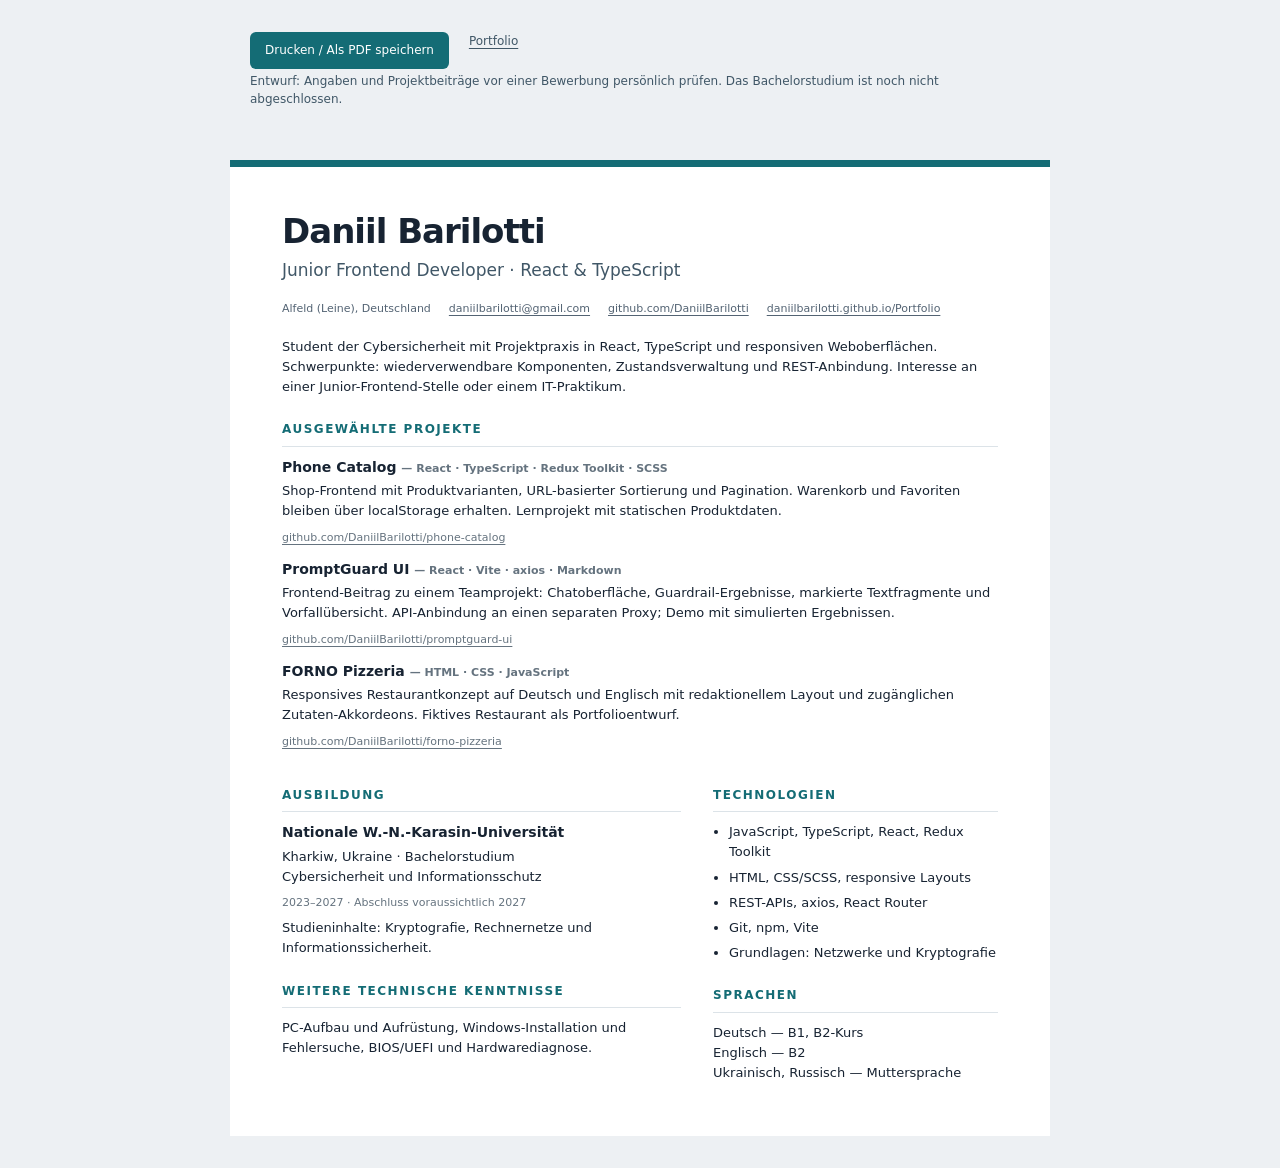
==== career/cv-de.html @ dfaca4d1 "feat: curate portfolio, add German CV and local SupportDesk demo" ====
<!doctype html>
<html lang="de"><head><meta charset="utf-8"><meta name="viewport" content="width=device-width,initial-scale=1"><title>Daniil Barilotti — Lebenslauf</title><style>
*{box-sizing:border-box}body{margin:0;background:#edf0f3;color:#172332;font:13px/1.55 system-ui,-apple-system,sans-serif}.sheet{max-width:820px;margin:32px auto;background:#fff;padding:46px 52px;border-top:7px solid #146c75}h1{font-size:34px;line-height:1.1;margin:0 0 7px;letter-spacing:-1px}h2{font-size:12px;letter-spacing:1.5px;text-transform:uppercase;color:#146c75;margin:23px 0 10px;border-bottom:1px solid #dce3e8;padding-bottom:7px}h3{font-size:14px;margin:0 0 3px}.role{font-size:17px;color:#405767;margin:0 0 16px}.contact{display:flex;flex-wrap:wrap;gap:5px 18px;font-size:11px;color:#536373}a{color:inherit;text-underline-offset:3px}.intro{font-size:13px;margin:20px 0 0}.entry{margin:0 0 13px}.meta{font-size:11px;color:#65737f}p{margin:3px 0 7px}.columns{display:grid;grid-template-columns:1.4fr 1fr;gap:32px}.skills{margin:0;padding-left:16px}.skills li{margin-bottom:5px}.notice{max-width:820px;margin:20px auto;padding:12px 20px;color:#405767;font-size:12px}.actions{display:flex;gap:20px}button{font:inherit;background:#146c75;color:white;border:0;padding:9px 15px;border-radius:6px;cursor:pointer}@media(max-width:650px){.sheet{padding:28px;margin:0}.columns{grid-template-columns:1fr;gap:0}.contact{display:block}.contact span{display:block}.notice{padding:14px}}@page{size:A4;margin:12mm}@media print{body{background:#fff}.sheet{padding:10px 20px;margin:0;border-top:5px solid #146c75;max-width:none}.notice{display:none}h2{margin-top:18px}.entry{break-inside:avoid}a{text-decoration:none}}
</style></head><body>
<div class="notice"><div class="actions"><button onclick="window.print()">Drucken / Als PDF speichern</button><a href="../index.html">Portfolio</a></div><p>Entwurf: Angaben und Projektbeiträge vor einer Bewerbung persönlich prüfen. Das Bachelorstudium ist noch nicht abgeschlossen.</p></div>
<main class="sheet"><header><h1>Daniil Barilotti</h1><p class="role">Junior Frontend Developer · React &amp; TypeScript</p><div class="contact"><span>Alfeld (Leine), Deutschland</span><span><a href="mailto:daniilbarilotti@gmail.com">daniilbarilotti@gmail.com</a></span><span><a href="https://github.com/DaniilBarilotti">github.com/DaniilBarilotti</a></span><span><a href="https://daniilbarilotti.github.io/Portfolio/">daniilbarilotti.github.io/Portfolio</a></span></div></header>
<p class="intro">Student der Cybersicherheit mit Projektpraxis in React, TypeScript und responsiven Weboberflächen. Schwerpunkte: wiederverwendbare Komponenten, Zustandsverwaltung und REST-Anbindung. Interesse an einer Junior-Frontend-Stelle oder einem IT-Praktikum.</p>
<h2>Ausgewählte Projekte</h2>
<article class="entry"><h3>Phone Catalog <span class="meta">— React · TypeScript · Redux Toolkit · SCSS</span></h3><p>Shop-Frontend mit Produktvarianten, URL-basierter Sortierung und Pagination. Warenkorb und Favoriten bleiben über localStorage erhalten. Lernprojekt mit statischen Produktdaten.</p><div class="meta"><a href="https://github.com/DaniilBarilotti/phone-catalog">github.com/DaniilBarilotti/phone-catalog</a></div></article>
<article class="entry"><h3>PromptGuard UI <span class="meta">— React · Vite · axios · Markdown</span></h3><p>Frontend-Beitrag zu einem Teamprojekt: Chatoberfläche, Guardrail-Ergebnisse, markierte Textfragmente und Vorfallübersicht. API-Anbindung an einen separaten Proxy; Demo mit simulierten Ergebnissen.</p><div class="meta"><a href="https://github.com/DaniilBarilotti/promptguard-ui">github.com/DaniilBarilotti/promptguard-ui</a></div></article>
<article class="entry"><h3>FORNO Pizzeria <span class="meta">— HTML · CSS · JavaScript</span></h3><p>Responsives Restaurantkonzept auf Deutsch und Englisch mit redaktionellem Layout und zugänglichen Zutaten-Akkordeons. Fiktives Restaurant als Portfolioentwurf.</p><div class="meta"><a href="https://github.com/DaniilBarilotti/forno-pizzeria">github.com/DaniilBarilotti/forno-pizzeria</a></div></article>
<div class="columns"><section><h2>Ausbildung</h2><h3>Nationale W.-N.-Karasin-Universität</h3><p>Kharkiw, Ukraine · Bachelorstudium<br>Cybersicherheit und Informationsschutz</p><p class="meta">2023–2027 · Abschluss voraussichtlich 2027</p><p>Studieninhalte: Kryptografie, Rechnernetze und Informationssicherheit.</p><h2>Weitere technische Kenntnisse</h2><p>PC-Aufbau und Aufrüstung, Windows-Installation und Fehlersuche, BIOS/UEFI und Hardwarediagnose.</p></section><section><h2>Technologien</h2><ul class="skills"><li>JavaScript, TypeScript, React, Redux Toolkit</li><li>HTML, CSS/SCSS, responsive Layouts</li><li>REST-APIs, axios, React Router</li><li>Git, npm, Vite</li><li>Grundlagen: Netzwerke und Kryptografie</li></ul><h2>Sprachen</h2><p>Deutsch — B1, B2-Kurs<br>Englisch — B2<br>Ukrainisch, Russisch — Muttersprache</p></section></div>
</main></body></html>
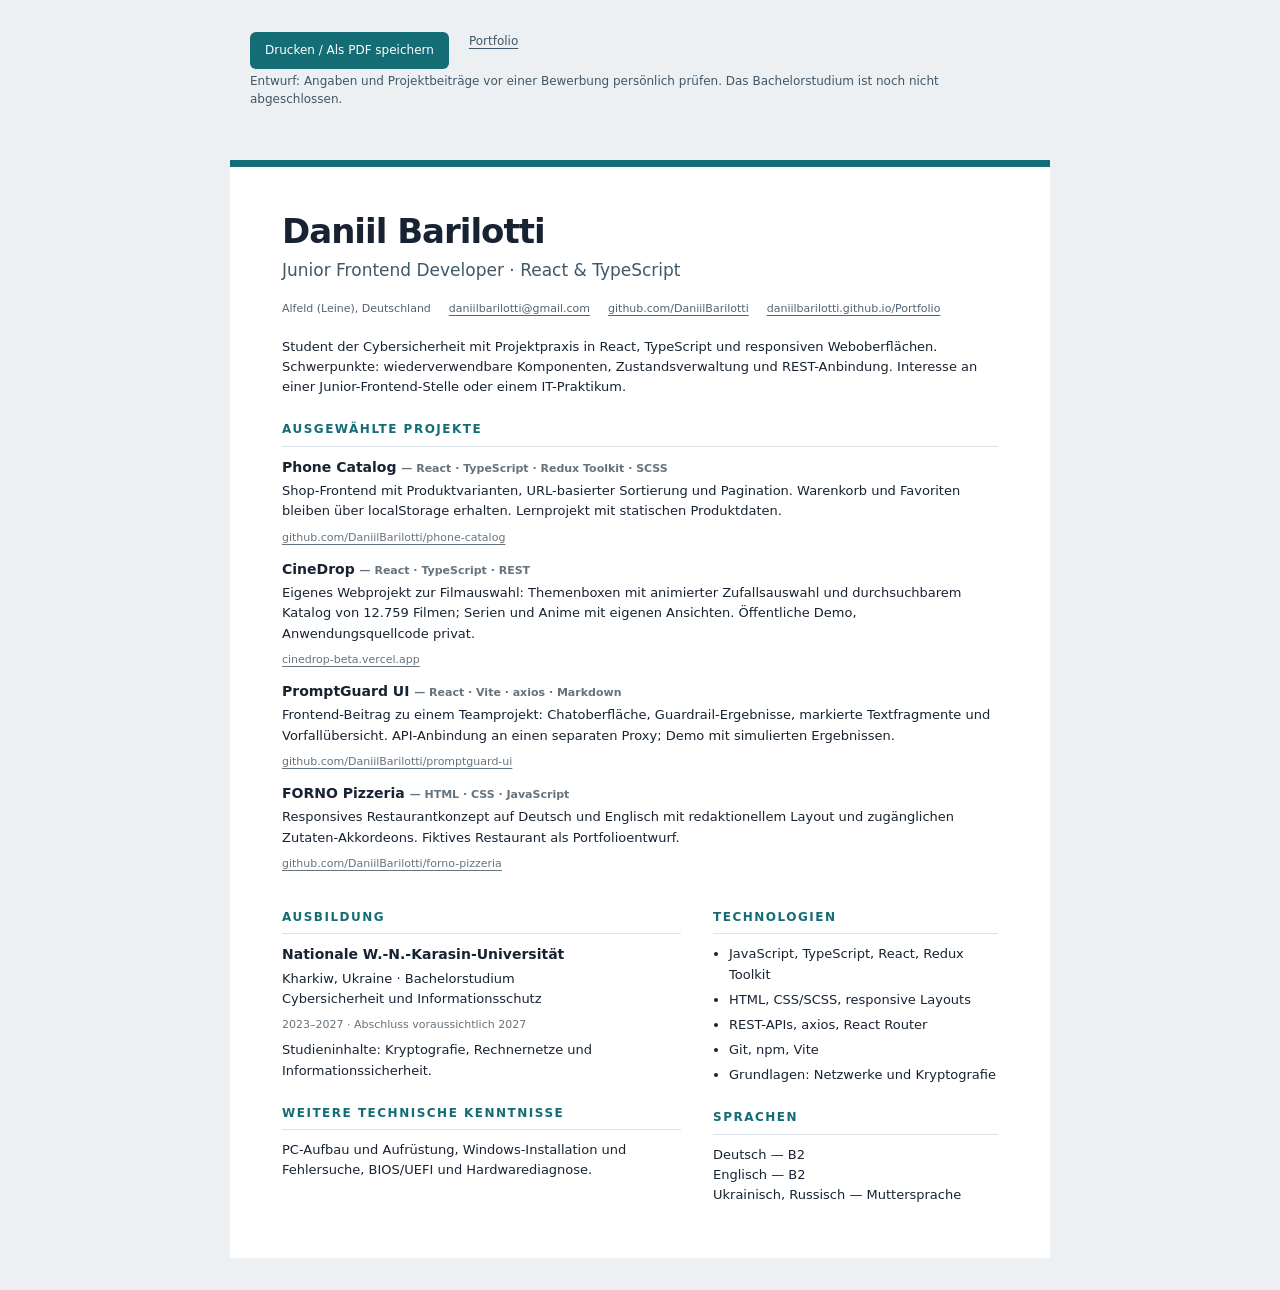
==== commit 8d5ac6d8: "content: update CineDrop link, CV language level, rebuild documents" ====
--- a/career/cv-de.html
+++ b/career/cv-de.html
@@ -7,7 +7,8 @@
 <p class="intro">Student der Cybersicherheit mit Projektpraxis in React, TypeScript und responsiven Weboberflächen. Schwerpunkte: wiederverwendbare Komponenten, Zustandsverwaltung und REST-Anbindung. Interesse an einer Junior-Frontend-Stelle oder einem IT-Praktikum.</p>
 <h2>Ausgewählte Projekte</h2>
 <article class="entry"><h3>Phone Catalog <span class="meta">— React · TypeScript · Redux Toolkit · SCSS</span></h3><p>Shop-Frontend mit Produktvarianten, URL-basierter Sortierung und Pagination. Warenkorb und Favoriten bleiben über localStorage erhalten. Lernprojekt mit statischen Produktdaten.</p><div class="meta"><a href="https://github.com/DaniilBarilotti/phone-catalog">github.com/DaniilBarilotti/phone-catalog</a></div></article>
+<article class="entry"><h3>CineDrop <span class="meta">— React · TypeScript · REST</span></h3><p>Eigenes Webprojekt zur Filmauswahl: Themenboxen mit animierter Zufallsauswahl und durchsuchbarem Katalog von 12.759 Filmen; Serien und Anime mit eigenen Ansichten. Öffentliche Demo, Anwendungsquellcode privat.</p><div class="meta"><a href="https://cinedrop-beta.vercel.app">cinedrop-beta.vercel.app</a></div></article>
 <article class="entry"><h3>PromptGuard UI <span class="meta">— React · Vite · axios · Markdown</span></h3><p>Frontend-Beitrag zu einem Teamprojekt: Chatoberfläche, Guardrail-Ergebnisse, markierte Textfragmente und Vorfallübersicht. API-Anbindung an einen separaten Proxy; Demo mit simulierten Ergebnissen.</p><div class="meta"><a href="https://github.com/DaniilBarilotti/promptguard-ui">github.com/DaniilBarilotti/promptguard-ui</a></div></article>
 <article class="entry"><h3>FORNO Pizzeria <span class="meta">— HTML · CSS · JavaScript</span></h3><p>Responsives Restaurantkonzept auf Deutsch und Englisch mit redaktionellem Layout und zugänglichen Zutaten-Akkordeons. Fiktives Restaurant als Portfolioentwurf.</p><div class="meta"><a href="https://github.com/DaniilBarilotti/forno-pizzeria">github.com/DaniilBarilotti/forno-pizzeria</a></div></article>
-<div class="columns"><section><h2>Ausbildung</h2><h3>Nationale W.-N.-Karasin-Universität</h3><p>Kharkiw, Ukraine · Bachelorstudium<br>Cybersicherheit und Informationsschutz</p><p class="meta">2023–2027 · Abschluss voraussichtlich 2027</p><p>Studieninhalte: Kryptografie, Rechnernetze und Informationssicherheit.</p><h2>Weitere technische Kenntnisse</h2><p>PC-Aufbau und Aufrüstung, Windows-Installation und Fehlersuche, BIOS/UEFI und Hardwarediagnose.</p></section><section><h2>Technologien</h2><ul class="skills"><li>JavaScript, TypeScript, React, Redux Toolkit</li><li>HTML, CSS/SCSS, responsive Layouts</li><li>REST-APIs, axios, React Router</li><li>Git, npm, Vite</li><li>Grundlagen: Netzwerke und Kryptografie</li></ul><h2>Sprachen</h2><p>Deutsch — B1, B2-Kurs<br>Englisch — B2<br>Ukrainisch, Russisch — Muttersprache</p></section></div>
+<div class="columns"><section><h2>Ausbildung</h2><h3>Nationale W.-N.-Karasin-Universität</h3><p>Kharkiw, Ukraine · Bachelorstudium<br>Cybersicherheit und Informationsschutz</p><p class="meta">2023–2027 · Abschluss voraussichtlich 2027</p><p>Studieninhalte: Kryptografie, Rechnernetze und Informationssicherheit.</p><h2>Weitere technische Kenntnisse</h2><p>PC-Aufbau und Aufrüstung, Windows-Installation und Fehlersuche, BIOS/UEFI und Hardwarediagnose.</p></section><section><h2>Technologien</h2><ul class="skills"><li>JavaScript, TypeScript, React, Redux Toolkit</li><li>HTML, CSS/SCSS, responsive Layouts</li><li>REST-APIs, axios, React Router</li><li>Git, npm, Vite</li><li>Grundlagen: Netzwerke und Kryptografie</li></ul><h2>Sprachen</h2><p>Deutsch — B2<br>Englisch — B2<br>Ukrainisch, Russisch — Muttersprache</p></section></div>
 </main></body></html>
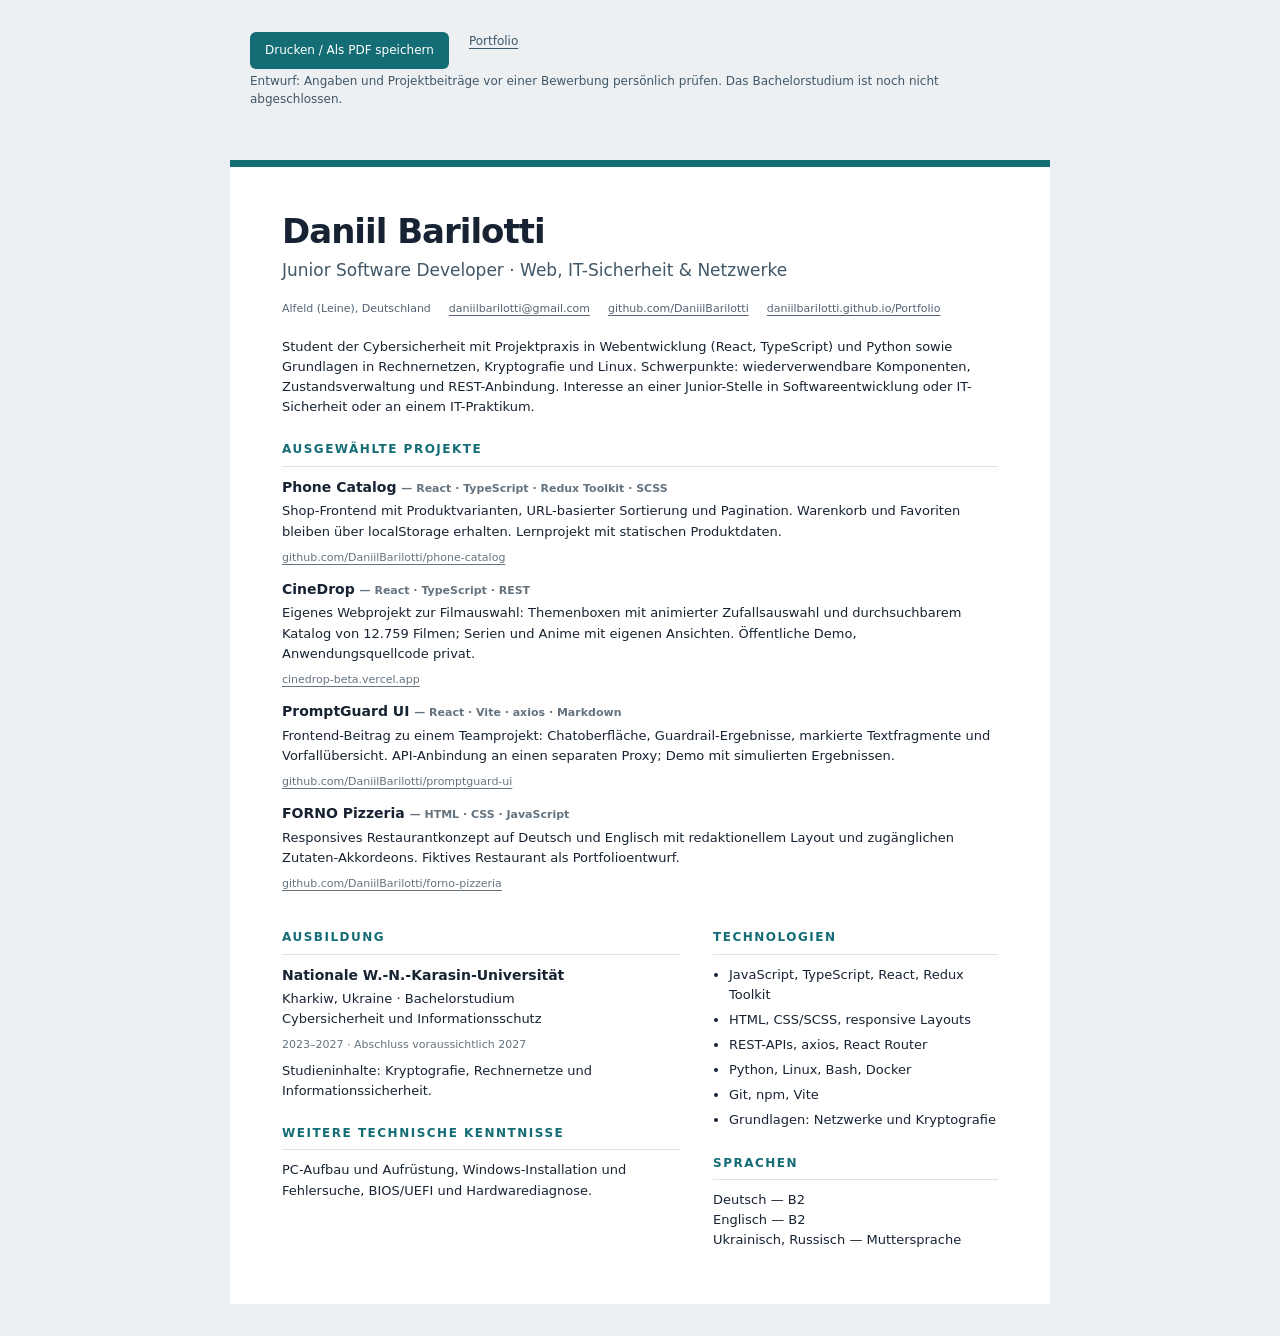
==== commit 9ec48b14: "content: broaden role positioning to software & IT; rebuild CV and portfolio documents" ====
--- a/career/cv-de.html
+++ b/career/cv-de.html
@@ -3,12 +3,12 @@
 *{box-sizing:border-box}body{margin:0;background:#edf0f3;color:#172332;font:13px/1.55 system-ui,-apple-system,sans-serif}.sheet{max-width:820px;margin:32px auto;background:#fff;padding:46px 52px;border-top:7px solid #146c75}h1{font-size:34px;line-height:1.1;margin:0 0 7px;letter-spacing:-1px}h2{font-size:12px;letter-spacing:1.5px;text-transform:uppercase;color:#146c75;margin:23px 0 10px;border-bottom:1px solid #dce3e8;padding-bottom:7px}h3{font-size:14px;margin:0 0 3px}.role{font-size:17px;color:#405767;margin:0 0 16px}.contact{display:flex;flex-wrap:wrap;gap:5px 18px;font-size:11px;color:#536373}a{color:inherit;text-underline-offset:3px}.intro{font-size:13px;margin:20px 0 0}.entry{margin:0 0 13px}.meta{font-size:11px;color:#65737f}p{margin:3px 0 7px}.columns{display:grid;grid-template-columns:1.4fr 1fr;gap:32px}.skills{margin:0;padding-left:16px}.skills li{margin-bottom:5px}.notice{max-width:820px;margin:20px auto;padding:12px 20px;color:#405767;font-size:12px}.actions{display:flex;gap:20px}button{font:inherit;background:#146c75;color:white;border:0;padding:9px 15px;border-radius:6px;cursor:pointer}@media(max-width:650px){.sheet{padding:28px;margin:0}.columns{grid-template-columns:1fr;gap:0}.contact{display:block}.contact span{display:block}.notice{padding:14px}}@page{size:A4;margin:12mm}@media print{body{background:#fff}.sheet{padding:10px 20px;margin:0;border-top:5px solid #146c75;max-width:none}.notice{display:none}h2{margin-top:18px}.entry{break-inside:avoid}a{text-decoration:none}}
 </style></head><body>
 <div class="notice"><div class="actions"><button onclick="window.print()">Drucken / Als PDF speichern</button><a href="../index.html">Portfolio</a></div><p>Entwurf: Angaben und Projektbeiträge vor einer Bewerbung persönlich prüfen. Das Bachelorstudium ist noch nicht abgeschlossen.</p></div>
-<main class="sheet"><header><h1>Daniil Barilotti</h1><p class="role">Junior Frontend Developer · React &amp; TypeScript</p><div class="contact"><span>Alfeld (Leine), Deutschland</span><span><a href="mailto:daniilbarilotti@gmail.com">daniilbarilotti@gmail.com</a></span><span><a href="https://github.com/DaniilBarilotti">github.com/DaniilBarilotti</a></span><span><a href="https://daniilbarilotti.github.io/Portfolio/">daniilbarilotti.github.io/Portfolio</a></span></div></header>
-<p class="intro">Student der Cybersicherheit mit Projektpraxis in React, TypeScript und responsiven Weboberflächen. Schwerpunkte: wiederverwendbare Komponenten, Zustandsverwaltung und REST-Anbindung. Interesse an einer Junior-Frontend-Stelle oder einem IT-Praktikum.</p>
+<main class="sheet"><header><h1>Daniil Barilotti</h1><p class="role">Junior Software Developer · Web, IT-Sicherheit &amp; Netzwerke</p><div class="contact"><span>Alfeld (Leine), Deutschland</span><span><a href="mailto:daniilbarilotti@gmail.com">daniilbarilotti@gmail.com</a></span><span><a href="https://github.com/DaniilBarilotti">github.com/DaniilBarilotti</a></span><span><a href="https://daniilbarilotti.github.io/Portfolio/">daniilbarilotti.github.io/Portfolio</a></span></div></header>
+<p class="intro">Student der Cybersicherheit mit Projektpraxis in Webentwicklung (React, TypeScript) und Python sowie Grundlagen in Rechnernetzen, Kryptografie und Linux. Schwerpunkte: wiederverwendbare Komponenten, Zustandsverwaltung und REST-Anbindung. Interesse an einer Junior-Stelle in Softwareentwicklung oder IT-Sicherheit oder an einem IT-Praktikum.</p>
 <h2>Ausgewählte Projekte</h2>
 <article class="entry"><h3>Phone Catalog <span class="meta">— React · TypeScript · Redux Toolkit · SCSS</span></h3><p>Shop-Frontend mit Produktvarianten, URL-basierter Sortierung und Pagination. Warenkorb und Favoriten bleiben über localStorage erhalten. Lernprojekt mit statischen Produktdaten.</p><div class="meta"><a href="https://github.com/DaniilBarilotti/phone-catalog">github.com/DaniilBarilotti/phone-catalog</a></div></article>
 <article class="entry"><h3>CineDrop <span class="meta">— React · TypeScript · REST</span></h3><p>Eigenes Webprojekt zur Filmauswahl: Themenboxen mit animierter Zufallsauswahl und durchsuchbarem Katalog von 12.759 Filmen; Serien und Anime mit eigenen Ansichten. Öffentliche Demo, Anwendungsquellcode privat.</p><div class="meta"><a href="https://cinedrop-beta.vercel.app">cinedrop-beta.vercel.app</a></div></article>
 <article class="entry"><h3>PromptGuard UI <span class="meta">— React · Vite · axios · Markdown</span></h3><p>Frontend-Beitrag zu einem Teamprojekt: Chatoberfläche, Guardrail-Ergebnisse, markierte Textfragmente und Vorfallübersicht. API-Anbindung an einen separaten Proxy; Demo mit simulierten Ergebnissen.</p><div class="meta"><a href="https://github.com/DaniilBarilotti/promptguard-ui">github.com/DaniilBarilotti/promptguard-ui</a></div></article>
 <article class="entry"><h3>FORNO Pizzeria <span class="meta">— HTML · CSS · JavaScript</span></h3><p>Responsives Restaurantkonzept auf Deutsch und Englisch mit redaktionellem Layout und zugänglichen Zutaten-Akkordeons. Fiktives Restaurant als Portfolioentwurf.</p><div class="meta"><a href="https://github.com/DaniilBarilotti/forno-pizzeria">github.com/DaniilBarilotti/forno-pizzeria</a></div></article>
-<div class="columns"><section><h2>Ausbildung</h2><h3>Nationale W.-N.-Karasin-Universität</h3><p>Kharkiw, Ukraine · Bachelorstudium<br>Cybersicherheit und Informationsschutz</p><p class="meta">2023–2027 · Abschluss voraussichtlich 2027</p><p>Studieninhalte: Kryptografie, Rechnernetze und Informationssicherheit.</p><h2>Weitere technische Kenntnisse</h2><p>PC-Aufbau und Aufrüstung, Windows-Installation und Fehlersuche, BIOS/UEFI und Hardwarediagnose.</p></section><section><h2>Technologien</h2><ul class="skills"><li>JavaScript, TypeScript, React, Redux Toolkit</li><li>HTML, CSS/SCSS, responsive Layouts</li><li>REST-APIs, axios, React Router</li><li>Git, npm, Vite</li><li>Grundlagen: Netzwerke und Kryptografie</li></ul><h2>Sprachen</h2><p>Deutsch — B2<br>Englisch — B2<br>Ukrainisch, Russisch — Muttersprache</p></section></div>
+<div class="columns"><section><h2>Ausbildung</h2><h3>Nationale W.-N.-Karasin-Universität</h3><p>Kharkiw, Ukraine · Bachelorstudium<br>Cybersicherheit und Informationsschutz</p><p class="meta">2023–2027 · Abschluss voraussichtlich 2027</p><p>Studieninhalte: Kryptografie, Rechnernetze und Informationssicherheit.</p><h2>Weitere technische Kenntnisse</h2><p>PC-Aufbau und Aufrüstung, Windows-Installation und Fehlersuche, BIOS/UEFI und Hardwarediagnose.</p></section><section><h2>Technologien</h2><ul class="skills"><li>JavaScript, TypeScript, React, Redux Toolkit</li><li>HTML, CSS/SCSS, responsive Layouts</li><li>REST-APIs, axios, React Router</li><li>Python, Linux, Bash, Docker</li><li>Git, npm, Vite</li><li>Grundlagen: Netzwerke und Kryptografie</li></ul><h2>Sprachen</h2><p>Deutsch — B2<br>Englisch — B2<br>Ukrainisch, Russisch — Muttersprache</p></section></div>
 </main></body></html>
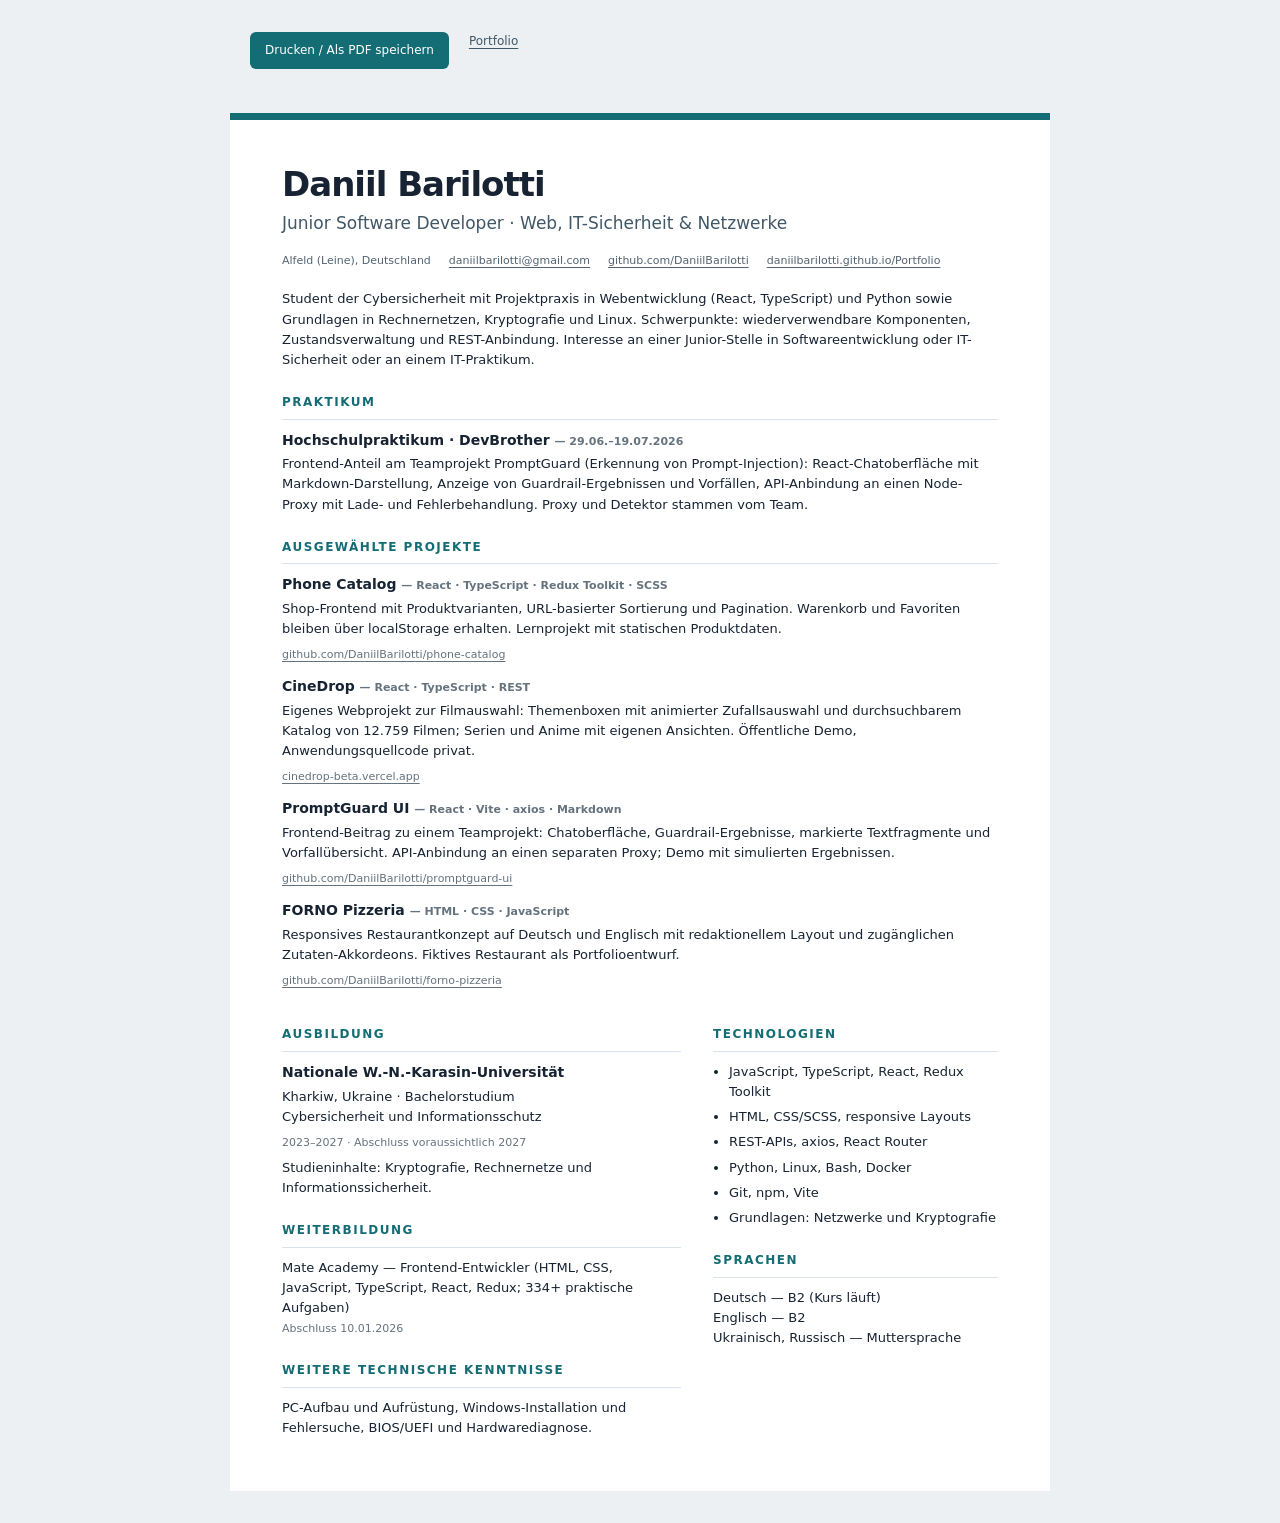
==== commit 0af0d7d7: "content: add internship and training to CV, update German level, restore screenshots, remove interna" ====
--- a/career/cv-de.html
+++ b/career/cv-de.html
@@ -2,13 +2,14 @@
 <html lang="de"><head><meta charset="utf-8"><meta name="viewport" content="width=device-width,initial-scale=1"><title>Daniil Barilotti — Lebenslauf</title><style>
 *{box-sizing:border-box}body{margin:0;background:#edf0f3;color:#172332;font:13px/1.55 system-ui,-apple-system,sans-serif}.sheet{max-width:820px;margin:32px auto;background:#fff;padding:46px 52px;border-top:7px solid #146c75}h1{font-size:34px;line-height:1.1;margin:0 0 7px;letter-spacing:-1px}h2{font-size:12px;letter-spacing:1.5px;text-transform:uppercase;color:#146c75;margin:23px 0 10px;border-bottom:1px solid #dce3e8;padding-bottom:7px}h3{font-size:14px;margin:0 0 3px}.role{font-size:17px;color:#405767;margin:0 0 16px}.contact{display:flex;flex-wrap:wrap;gap:5px 18px;font-size:11px;color:#536373}a{color:inherit;text-underline-offset:3px}.intro{font-size:13px;margin:20px 0 0}.entry{margin:0 0 13px}.meta{font-size:11px;color:#65737f}p{margin:3px 0 7px}.columns{display:grid;grid-template-columns:1.4fr 1fr;gap:32px}.skills{margin:0;padding-left:16px}.skills li{margin-bottom:5px}.notice{max-width:820px;margin:20px auto;padding:12px 20px;color:#405767;font-size:12px}.actions{display:flex;gap:20px}button{font:inherit;background:#146c75;color:white;border:0;padding:9px 15px;border-radius:6px;cursor:pointer}@media(max-width:650px){.sheet{padding:28px;margin:0}.columns{grid-template-columns:1fr;gap:0}.contact{display:block}.contact span{display:block}.notice{padding:14px}}@page{size:A4;margin:12mm}@media print{body{background:#fff}.sheet{padding:10px 20px;margin:0;border-top:5px solid #146c75;max-width:none}.notice{display:none}h2{margin-top:18px}.entry{break-inside:avoid}a{text-decoration:none}}
 </style></head><body>
-<div class="notice"><div class="actions"><button onclick="window.print()">Drucken / Als PDF speichern</button><a href="../index.html">Portfolio</a></div><p>Entwurf: Angaben und Projektbeiträge vor einer Bewerbung persönlich prüfen. Das Bachelorstudium ist noch nicht abgeschlossen.</p></div>
+<div class="notice"><div class="actions"><button onclick="window.print()">Drucken / Als PDF speichern</button><a href="../index.html">Portfolio</a></div></div>
 <main class="sheet"><header><h1>Daniil Barilotti</h1><p class="role">Junior Software Developer · Web, IT-Sicherheit &amp; Netzwerke</p><div class="contact"><span>Alfeld (Leine), Deutschland</span><span><a href="mailto:daniilbarilotti@gmail.com">daniilbarilotti@gmail.com</a></span><span><a href="https://github.com/DaniilBarilotti">github.com/DaniilBarilotti</a></span><span><a href="https://daniilbarilotti.github.io/Portfolio/">daniilbarilotti.github.io/Portfolio</a></span></div></header>
 <p class="intro">Student der Cybersicherheit mit Projektpraxis in Webentwicklung (React, TypeScript) und Python sowie Grundlagen in Rechnernetzen, Kryptografie und Linux. Schwerpunkte: wiederverwendbare Komponenten, Zustandsverwaltung und REST-Anbindung. Interesse an einer Junior-Stelle in Softwareentwicklung oder IT-Sicherheit oder an einem IT-Praktikum.</p>
+<h2>Praktikum</h2><article class="entry"><h3>Hochschulpraktikum · DevBrother <span class="meta">— 29.06.–19.07.2026</span></h3><p>Frontend-Anteil am Teamprojekt PromptGuard (Erkennung von Prompt-Injection): React-Chatoberfläche mit Markdown-Darstellung, Anzeige von Guardrail-Ergebnissen und Vorfällen, API-Anbindung an einen Node-Proxy mit Lade- und Fehlerbehandlung. Proxy und Detektor stammen vom Team.</p></article>
 <h2>Ausgewählte Projekte</h2>
 <article class="entry"><h3>Phone Catalog <span class="meta">— React · TypeScript · Redux Toolkit · SCSS</span></h3><p>Shop-Frontend mit Produktvarianten, URL-basierter Sortierung und Pagination. Warenkorb und Favoriten bleiben über localStorage erhalten. Lernprojekt mit statischen Produktdaten.</p><div class="meta"><a href="https://github.com/DaniilBarilotti/phone-catalog">github.com/DaniilBarilotti/phone-catalog</a></div></article>
 <article class="entry"><h3>CineDrop <span class="meta">— React · TypeScript · REST</span></h3><p>Eigenes Webprojekt zur Filmauswahl: Themenboxen mit animierter Zufallsauswahl und durchsuchbarem Katalog von 12.759 Filmen; Serien und Anime mit eigenen Ansichten. Öffentliche Demo, Anwendungsquellcode privat.</p><div class="meta"><a href="https://cinedrop-beta.vercel.app">cinedrop-beta.vercel.app</a></div></article>
 <article class="entry"><h3>PromptGuard UI <span class="meta">— React · Vite · axios · Markdown</span></h3><p>Frontend-Beitrag zu einem Teamprojekt: Chatoberfläche, Guardrail-Ergebnisse, markierte Textfragmente und Vorfallübersicht. API-Anbindung an einen separaten Proxy; Demo mit simulierten Ergebnissen.</p><div class="meta"><a href="https://github.com/DaniilBarilotti/promptguard-ui">github.com/DaniilBarilotti/promptguard-ui</a></div></article>
 <article class="entry"><h3>FORNO Pizzeria <span class="meta">— HTML · CSS · JavaScript</span></h3><p>Responsives Restaurantkonzept auf Deutsch und Englisch mit redaktionellem Layout und zugänglichen Zutaten-Akkordeons. Fiktives Restaurant als Portfolioentwurf.</p><div class="meta"><a href="https://github.com/DaniilBarilotti/forno-pizzeria">github.com/DaniilBarilotti/forno-pizzeria</a></div></article>
-<div class="columns"><section><h2>Ausbildung</h2><h3>Nationale W.-N.-Karasin-Universität</h3><p>Kharkiw, Ukraine · Bachelorstudium<br>Cybersicherheit und Informationsschutz</p><p class="meta">2023–2027 · Abschluss voraussichtlich 2027</p><p>Studieninhalte: Kryptografie, Rechnernetze und Informationssicherheit.</p><h2>Weitere technische Kenntnisse</h2><p>PC-Aufbau und Aufrüstung, Windows-Installation und Fehlersuche, BIOS/UEFI und Hardwarediagnose.</p></section><section><h2>Technologien</h2><ul class="skills"><li>JavaScript, TypeScript, React, Redux Toolkit</li><li>HTML, CSS/SCSS, responsive Layouts</li><li>REST-APIs, axios, React Router</li><li>Python, Linux, Bash, Docker</li><li>Git, npm, Vite</li><li>Grundlagen: Netzwerke und Kryptografie</li></ul><h2>Sprachen</h2><p>Deutsch — B2<br>Englisch — B2<br>Ukrainisch, Russisch — Muttersprache</p></section></div>
+<div class="columns"><section><h2>Ausbildung</h2><h3>Nationale W.-N.-Karasin-Universität</h3><p>Kharkiw, Ukraine · Bachelorstudium<br>Cybersicherheit und Informationsschutz</p><p class="meta">2023–2027 · Abschluss voraussichtlich 2027</p><p>Studieninhalte: Kryptografie, Rechnernetze und Informationssicherheit.</p><h2>Weiterbildung</h2><p>Mate Academy — Frontend-Entwickler (HTML, CSS, JavaScript, TypeScript, React, Redux; 334+ praktische Aufgaben)<br><span class="meta">Abschluss 10.01.2026</span></p><h2>Weitere technische Kenntnisse</h2><p>PC-Aufbau und Aufrüstung, Windows-Installation und Fehlersuche, BIOS/UEFI und Hardwarediagnose.</p></section><section><h2>Technologien</h2><ul class="skills"><li>JavaScript, TypeScript, React, Redux Toolkit</li><li>HTML, CSS/SCSS, responsive Layouts</li><li>REST-APIs, axios, React Router</li><li>Python, Linux, Bash, Docker</li><li>Git, npm, Vite</li><li>Grundlagen: Netzwerke und Kryptografie</li></ul><h2>Sprachen</h2><p>Deutsch — B2 (Kurs läuft)<br>Englisch — B2<br>Ukrainisch, Russisch — Muttersprache</p></section></div>
 </main></body></html>
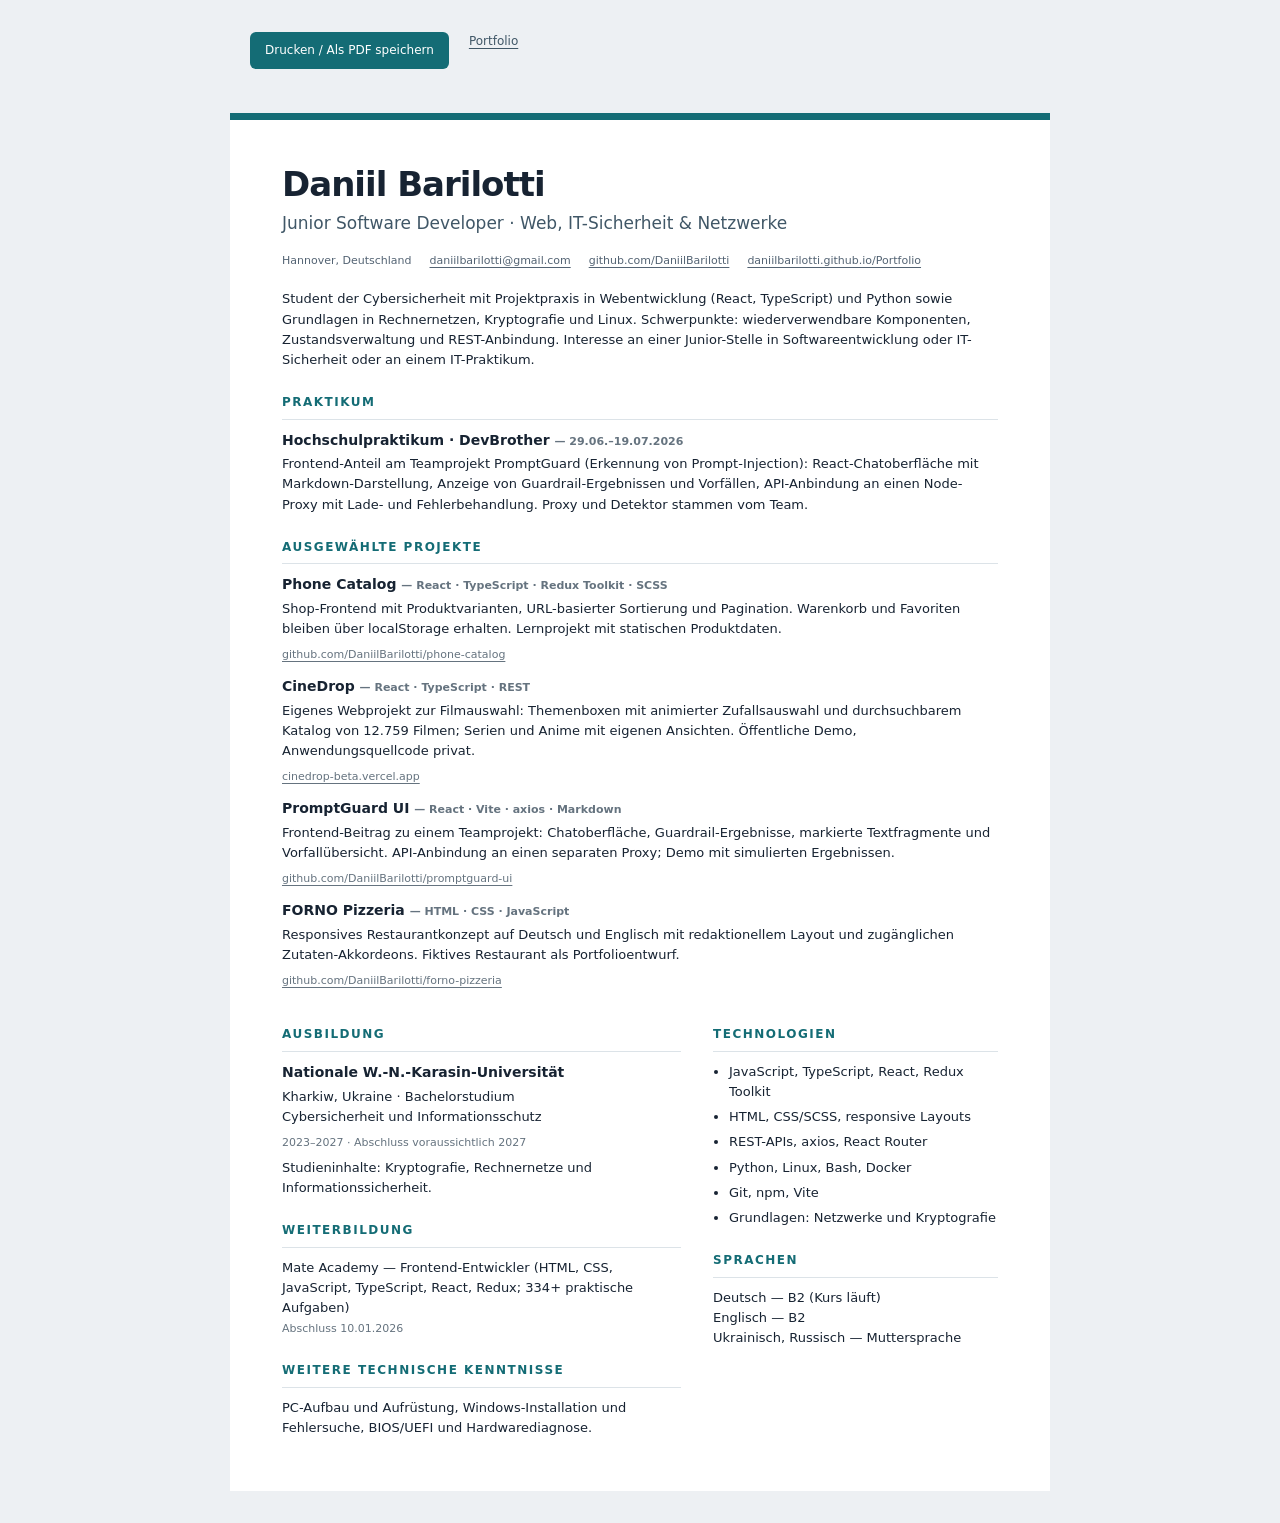
==== commit 6da8c5b0: "content: update location to Hannover" ====
--- a/career/cv-de.html
+++ b/career/cv-de.html
@@ -3,7 +3,7 @@
 *{box-sizing:border-box}body{margin:0;background:#edf0f3;color:#172332;font:13px/1.55 system-ui,-apple-system,sans-serif}.sheet{max-width:820px;margin:32px auto;background:#fff;padding:46px 52px;border-top:7px solid #146c75}h1{font-size:34px;line-height:1.1;margin:0 0 7px;letter-spacing:-1px}h2{font-size:12px;letter-spacing:1.5px;text-transform:uppercase;color:#146c75;margin:23px 0 10px;border-bottom:1px solid #dce3e8;padding-bottom:7px}h3{font-size:14px;margin:0 0 3px}.role{font-size:17px;color:#405767;margin:0 0 16px}.contact{display:flex;flex-wrap:wrap;gap:5px 18px;font-size:11px;color:#536373}a{color:inherit;text-underline-offset:3px}.intro{font-size:13px;margin:20px 0 0}.entry{margin:0 0 13px}.meta{font-size:11px;color:#65737f}p{margin:3px 0 7px}.columns{display:grid;grid-template-columns:1.4fr 1fr;gap:32px}.skills{margin:0;padding-left:16px}.skills li{margin-bottom:5px}.notice{max-width:820px;margin:20px auto;padding:12px 20px;color:#405767;font-size:12px}.actions{display:flex;gap:20px}button{font:inherit;background:#146c75;color:white;border:0;padding:9px 15px;border-radius:6px;cursor:pointer}@media(max-width:650px){.sheet{padding:28px;margin:0}.columns{grid-template-columns:1fr;gap:0}.contact{display:block}.contact span{display:block}.notice{padding:14px}}@page{size:A4;margin:12mm}@media print{body{background:#fff}.sheet{padding:10px 20px;margin:0;border-top:5px solid #146c75;max-width:none}.notice{display:none}h2{margin-top:18px}.entry{break-inside:avoid}a{text-decoration:none}}
 </style></head><body>
 <div class="notice"><div class="actions"><button onclick="window.print()">Drucken / Als PDF speichern</button><a href="../index.html">Portfolio</a></div></div>
-<main class="sheet"><header><h1>Daniil Barilotti</h1><p class="role">Junior Software Developer · Web, IT-Sicherheit &amp; Netzwerke</p><div class="contact"><span>Alfeld (Leine), Deutschland</span><span><a href="mailto:daniilbarilotti@gmail.com">daniilbarilotti@gmail.com</a></span><span><a href="https://github.com/DaniilBarilotti">github.com/DaniilBarilotti</a></span><span><a href="https://daniilbarilotti.github.io/Portfolio/">daniilbarilotti.github.io/Portfolio</a></span></div></header>
+<main class="sheet"><header><h1>Daniil Barilotti</h1><p class="role">Junior Software Developer · Web, IT-Sicherheit &amp; Netzwerke</p><div class="contact"><span>Hannover, Deutschland</span><span><a href="mailto:daniilbarilotti@gmail.com">daniilbarilotti@gmail.com</a></span><span><a href="https://github.com/DaniilBarilotti">github.com/DaniilBarilotti</a></span><span><a href="https://daniilbarilotti.github.io/Portfolio/">daniilbarilotti.github.io/Portfolio</a></span></div></header>
 <p class="intro">Student der Cybersicherheit mit Projektpraxis in Webentwicklung (React, TypeScript) und Python sowie Grundlagen in Rechnernetzen, Kryptografie und Linux. Schwerpunkte: wiederverwendbare Komponenten, Zustandsverwaltung und REST-Anbindung. Interesse an einer Junior-Stelle in Softwareentwicklung oder IT-Sicherheit oder an einem IT-Praktikum.</p>
 <h2>Praktikum</h2><article class="entry"><h3>Hochschulpraktikum · DevBrother <span class="meta">— 29.06.–19.07.2026</span></h3><p>Frontend-Anteil am Teamprojekt PromptGuard (Erkennung von Prompt-Injection): React-Chatoberfläche mit Markdown-Darstellung, Anzeige von Guardrail-Ergebnissen und Vorfällen, API-Anbindung an einen Node-Proxy mit Lade- und Fehlerbehandlung. Proxy und Detektor stammen vom Team.</p></article>
 <h2>Ausgewählte Projekte</h2>
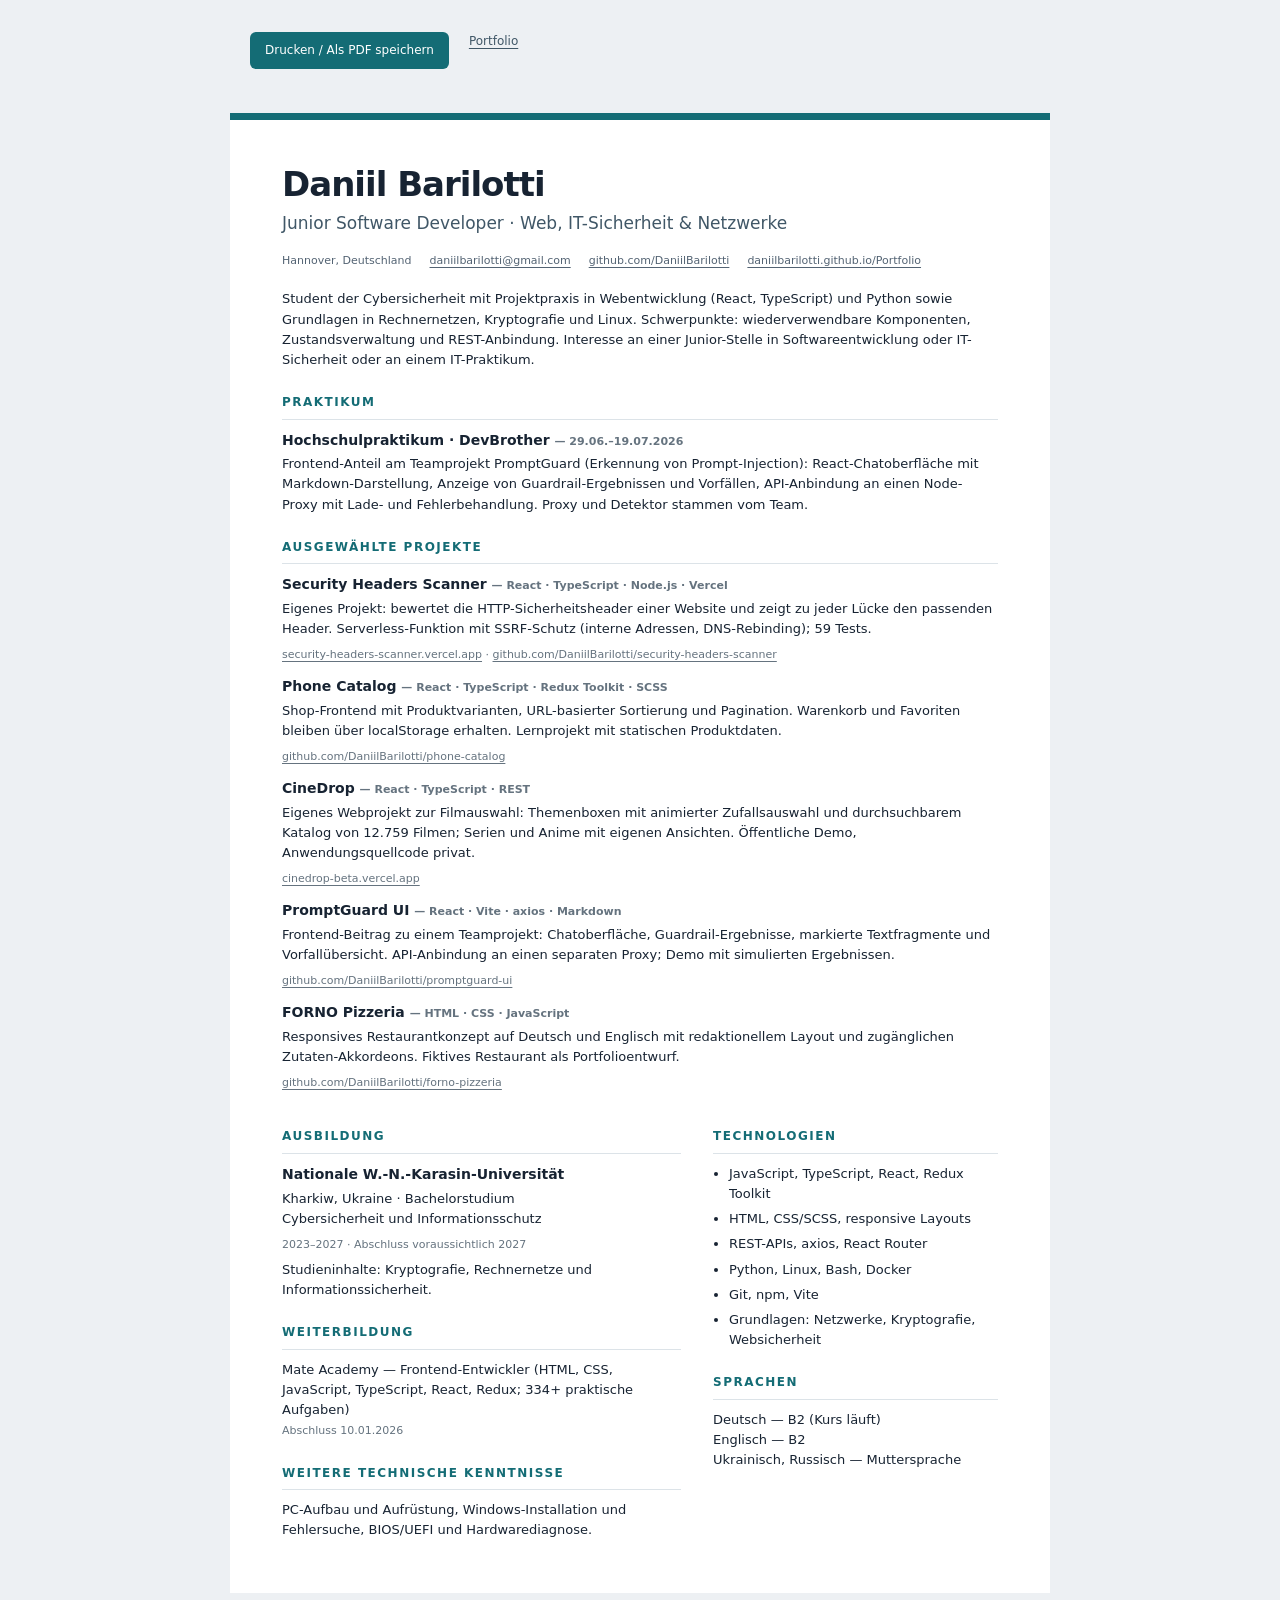
==== commit cc8ac01d: "content: add Security Headers Scanner to CV and portfolio PDF" ====
--- a/career/cv-de.html
+++ b/career/cv-de.html
@@ -1,15 +1,16 @@
 <!doctype html>
 <html lang="de"><head><meta charset="utf-8"><meta name="viewport" content="width=device-width,initial-scale=1"><title>Daniil Barilotti — Lebenslauf</title><style>
-*{box-sizing:border-box}body{margin:0;background:#edf0f3;color:#172332;font:13px/1.55 system-ui,-apple-system,sans-serif}.sheet{max-width:820px;margin:32px auto;background:#fff;padding:46px 52px;border-top:7px solid #146c75}h1{font-size:34px;line-height:1.1;margin:0 0 7px;letter-spacing:-1px}h2{font-size:12px;letter-spacing:1.5px;text-transform:uppercase;color:#146c75;margin:23px 0 10px;border-bottom:1px solid #dce3e8;padding-bottom:7px}h3{font-size:14px;margin:0 0 3px}.role{font-size:17px;color:#405767;margin:0 0 16px}.contact{display:flex;flex-wrap:wrap;gap:5px 18px;font-size:11px;color:#536373}a{color:inherit;text-underline-offset:3px}.intro{font-size:13px;margin:20px 0 0}.entry{margin:0 0 13px}.meta{font-size:11px;color:#65737f}p{margin:3px 0 7px}.columns{display:grid;grid-template-columns:1.4fr 1fr;gap:32px}.skills{margin:0;padding-left:16px}.skills li{margin-bottom:5px}.notice{max-width:820px;margin:20px auto;padding:12px 20px;color:#405767;font-size:12px}.actions{display:flex;gap:20px}button{font:inherit;background:#146c75;color:white;border:0;padding:9px 15px;border-radius:6px;cursor:pointer}@media(max-width:650px){.sheet{padding:28px;margin:0}.columns{grid-template-columns:1fr;gap:0}.contact{display:block}.contact span{display:block}.notice{padding:14px}}@page{size:A4;margin:12mm}@media print{body{background:#fff}.sheet{padding:10px 20px;margin:0;border-top:5px solid #146c75;max-width:none}.notice{display:none}h2{margin-top:18px}.entry{break-inside:avoid}a{text-decoration:none}}
+*{box-sizing:border-box}body{margin:0;background:#edf0f3;color:#172332;font:13px/1.55 system-ui,-apple-system,sans-serif}.sheet{max-width:820px;margin:32px auto;background:#fff;padding:46px 52px;border-top:7px solid #146c75}h1{font-size:34px;line-height:1.1;margin:0 0 7px;letter-spacing:-1px}h2{font-size:12px;letter-spacing:1.5px;text-transform:uppercase;color:#146c75;margin:23px 0 10px;border-bottom:1px solid #dce3e8;padding-bottom:7px}h3{font-size:14px;margin:0 0 3px}.role{font-size:17px;color:#405767;margin:0 0 16px}.contact{display:flex;flex-wrap:wrap;gap:5px 18px;font-size:11px;color:#536373}a{color:inherit;text-underline-offset:3px}.intro{font-size:13px;margin:20px 0 0}.entry{margin:0 0 13px}.meta{font-size:11px;color:#65737f}p{margin:3px 0 7px}.columns{display:grid;grid-template-columns:1.4fr 1fr;gap:32px}.skills{margin:0;padding-left:16px}.skills li{margin-bottom:5px}.notice{max-width:820px;margin:20px auto;padding:12px 20px;color:#405767;font-size:12px}.actions{display:flex;gap:20px}button{font:inherit;background:#146c75;color:white;border:0;padding:9px 15px;border-radius:6px;cursor:pointer}@media(max-width:650px){.sheet{padding:28px;margin:0}.columns{grid-template-columns:1fr;gap:0}.contact{display:block}.contact span{display:block}.notice{padding:14px}}@page{size:A4;margin:8mm 10mm}@media print{body{background:#fff;font-size:12px;line-height:1.36}.sheet{padding:4px 14px;margin:0;border-top:5px solid #146c75;max-width:none}.notice{display:none}h1{font-size:32px}.role{margin-bottom:10px}.intro{margin-top:12px}h2{margin:11px 0 6px;padding-bottom:4px}.entry{break-inside:avoid;margin:0 0 7px}p{margin:2px 0 5px}.columns{gap:26px}.skills li{margin-bottom:3px}a{text-decoration:none}}
 </style></head><body>
 <div class="notice"><div class="actions"><button onclick="window.print()">Drucken / Als PDF speichern</button><a href="../index.html">Portfolio</a></div></div>
 <main class="sheet"><header><h1>Daniil Barilotti</h1><p class="role">Junior Software Developer · Web, IT-Sicherheit &amp; Netzwerke</p><div class="contact"><span>Hannover, Deutschland</span><span><a href="mailto:daniilbarilotti@gmail.com">daniilbarilotti@gmail.com</a></span><span><a href="https://github.com/DaniilBarilotti">github.com/DaniilBarilotti</a></span><span><a href="https://daniilbarilotti.github.io/Portfolio/">daniilbarilotti.github.io/Portfolio</a></span></div></header>
 <p class="intro">Student der Cybersicherheit mit Projektpraxis in Webentwicklung (React, TypeScript) und Python sowie Grundlagen in Rechnernetzen, Kryptografie und Linux. Schwerpunkte: wiederverwendbare Komponenten, Zustandsverwaltung und REST-Anbindung. Interesse an einer Junior-Stelle in Softwareentwicklung oder IT-Sicherheit oder an einem IT-Praktikum.</p>
 <h2>Praktikum</h2><article class="entry"><h3>Hochschulpraktikum · DevBrother <span class="meta">— 29.06.–19.07.2026</span></h3><p>Frontend-Anteil am Teamprojekt PromptGuard (Erkennung von Prompt-Injection): React-Chatoberfläche mit Markdown-Darstellung, Anzeige von Guardrail-Ergebnissen und Vorfällen, API-Anbindung an einen Node-Proxy mit Lade- und Fehlerbehandlung. Proxy und Detektor stammen vom Team.</p></article>
 <h2>Ausgewählte Projekte</h2>
+<article class="entry"><h3>Security Headers Scanner <span class="meta">— React · TypeScript · Node.js · Vercel</span></h3><p>Eigenes Projekt: bewertet die HTTP-Sicherheitsheader einer Website und zeigt zu jeder Lücke den passenden Header. Serverless-Funktion mit SSRF-Schutz (interne Adressen, DNS-Rebinding); 59 Tests.</p><div class="meta"><a href="https://security-headers-scanner.vercel.app">security-headers-scanner.vercel.app</a> · <a href="https://github.com/DaniilBarilotti/security-headers-scanner">github.com/DaniilBarilotti/security-headers-scanner</a></div></article>
 <article class="entry"><h3>Phone Catalog <span class="meta">— React · TypeScript · Redux Toolkit · SCSS</span></h3><p>Shop-Frontend mit Produktvarianten, URL-basierter Sortierung und Pagination. Warenkorb und Favoriten bleiben über localStorage erhalten. Lernprojekt mit statischen Produktdaten.</p><div class="meta"><a href="https://github.com/DaniilBarilotti/phone-catalog">github.com/DaniilBarilotti/phone-catalog</a></div></article>
 <article class="entry"><h3>CineDrop <span class="meta">— React · TypeScript · REST</span></h3><p>Eigenes Webprojekt zur Filmauswahl: Themenboxen mit animierter Zufallsauswahl und durchsuchbarem Katalog von 12.759 Filmen; Serien und Anime mit eigenen Ansichten. Öffentliche Demo, Anwendungsquellcode privat.</p><div class="meta"><a href="https://cinedrop-beta.vercel.app">cinedrop-beta.vercel.app</a></div></article>
 <article class="entry"><h3>PromptGuard UI <span class="meta">— React · Vite · axios · Markdown</span></h3><p>Frontend-Beitrag zu einem Teamprojekt: Chatoberfläche, Guardrail-Ergebnisse, markierte Textfragmente und Vorfallübersicht. API-Anbindung an einen separaten Proxy; Demo mit simulierten Ergebnissen.</p><div class="meta"><a href="https://github.com/DaniilBarilotti/promptguard-ui">github.com/DaniilBarilotti/promptguard-ui</a></div></article>
 <article class="entry"><h3>FORNO Pizzeria <span class="meta">— HTML · CSS · JavaScript</span></h3><p>Responsives Restaurantkonzept auf Deutsch und Englisch mit redaktionellem Layout und zugänglichen Zutaten-Akkordeons. Fiktives Restaurant als Portfolioentwurf.</p><div class="meta"><a href="https://github.com/DaniilBarilotti/forno-pizzeria">github.com/DaniilBarilotti/forno-pizzeria</a></div></article>
-<div class="columns"><section><h2>Ausbildung</h2><h3>Nationale W.-N.-Karasin-Universität</h3><p>Kharkiw, Ukraine · Bachelorstudium<br>Cybersicherheit und Informationsschutz</p><p class="meta">2023–2027 · Abschluss voraussichtlich 2027</p><p>Studieninhalte: Kryptografie, Rechnernetze und Informationssicherheit.</p><h2>Weiterbildung</h2><p>Mate Academy — Frontend-Entwickler (HTML, CSS, JavaScript, TypeScript, React, Redux; 334+ praktische Aufgaben)<br><span class="meta">Abschluss 10.01.2026</span></p><h2>Weitere technische Kenntnisse</h2><p>PC-Aufbau und Aufrüstung, Windows-Installation und Fehlersuche, BIOS/UEFI und Hardwarediagnose.</p></section><section><h2>Technologien</h2><ul class="skills"><li>JavaScript, TypeScript, React, Redux Toolkit</li><li>HTML, CSS/SCSS, responsive Layouts</li><li>REST-APIs, axios, React Router</li><li>Python, Linux, Bash, Docker</li><li>Git, npm, Vite</li><li>Grundlagen: Netzwerke und Kryptografie</li></ul><h2>Sprachen</h2><p>Deutsch — B2 (Kurs läuft)<br>Englisch — B2<br>Ukrainisch, Russisch — Muttersprache</p></section></div>
+<div class="columns"><section><h2>Ausbildung</h2><h3>Nationale W.-N.-Karasin-Universität</h3><p>Kharkiw, Ukraine · Bachelorstudium<br>Cybersicherheit und Informationsschutz</p><p class="meta">2023–2027 · Abschluss voraussichtlich 2027</p><p>Studieninhalte: Kryptografie, Rechnernetze und Informationssicherheit.</p><h2>Weiterbildung</h2><p>Mate Academy — Frontend-Entwickler (HTML, CSS, JavaScript, TypeScript, React, Redux; 334+ praktische Aufgaben)<br><span class="meta">Abschluss 10.01.2026</span></p><h2>Weitere technische Kenntnisse</h2><p>PC-Aufbau und Aufrüstung, Windows-Installation und Fehlersuche, BIOS/UEFI und Hardwarediagnose.</p></section><section><h2>Technologien</h2><ul class="skills"><li>JavaScript, TypeScript, React, Redux Toolkit</li><li>HTML, CSS/SCSS, responsive Layouts</li><li>REST-APIs, axios, React Router</li><li>Python, Linux, Bash, Docker</li><li>Git, npm, Vite</li><li>Grundlagen: Netzwerke, Kryptografie, Websicherheit</li></ul><h2>Sprachen</h2><p>Deutsch — B2 (Kurs läuft)<br>Englisch — B2<br>Ukrainisch, Russisch — Muttersprache</p></section></div>
 </main></body></html>
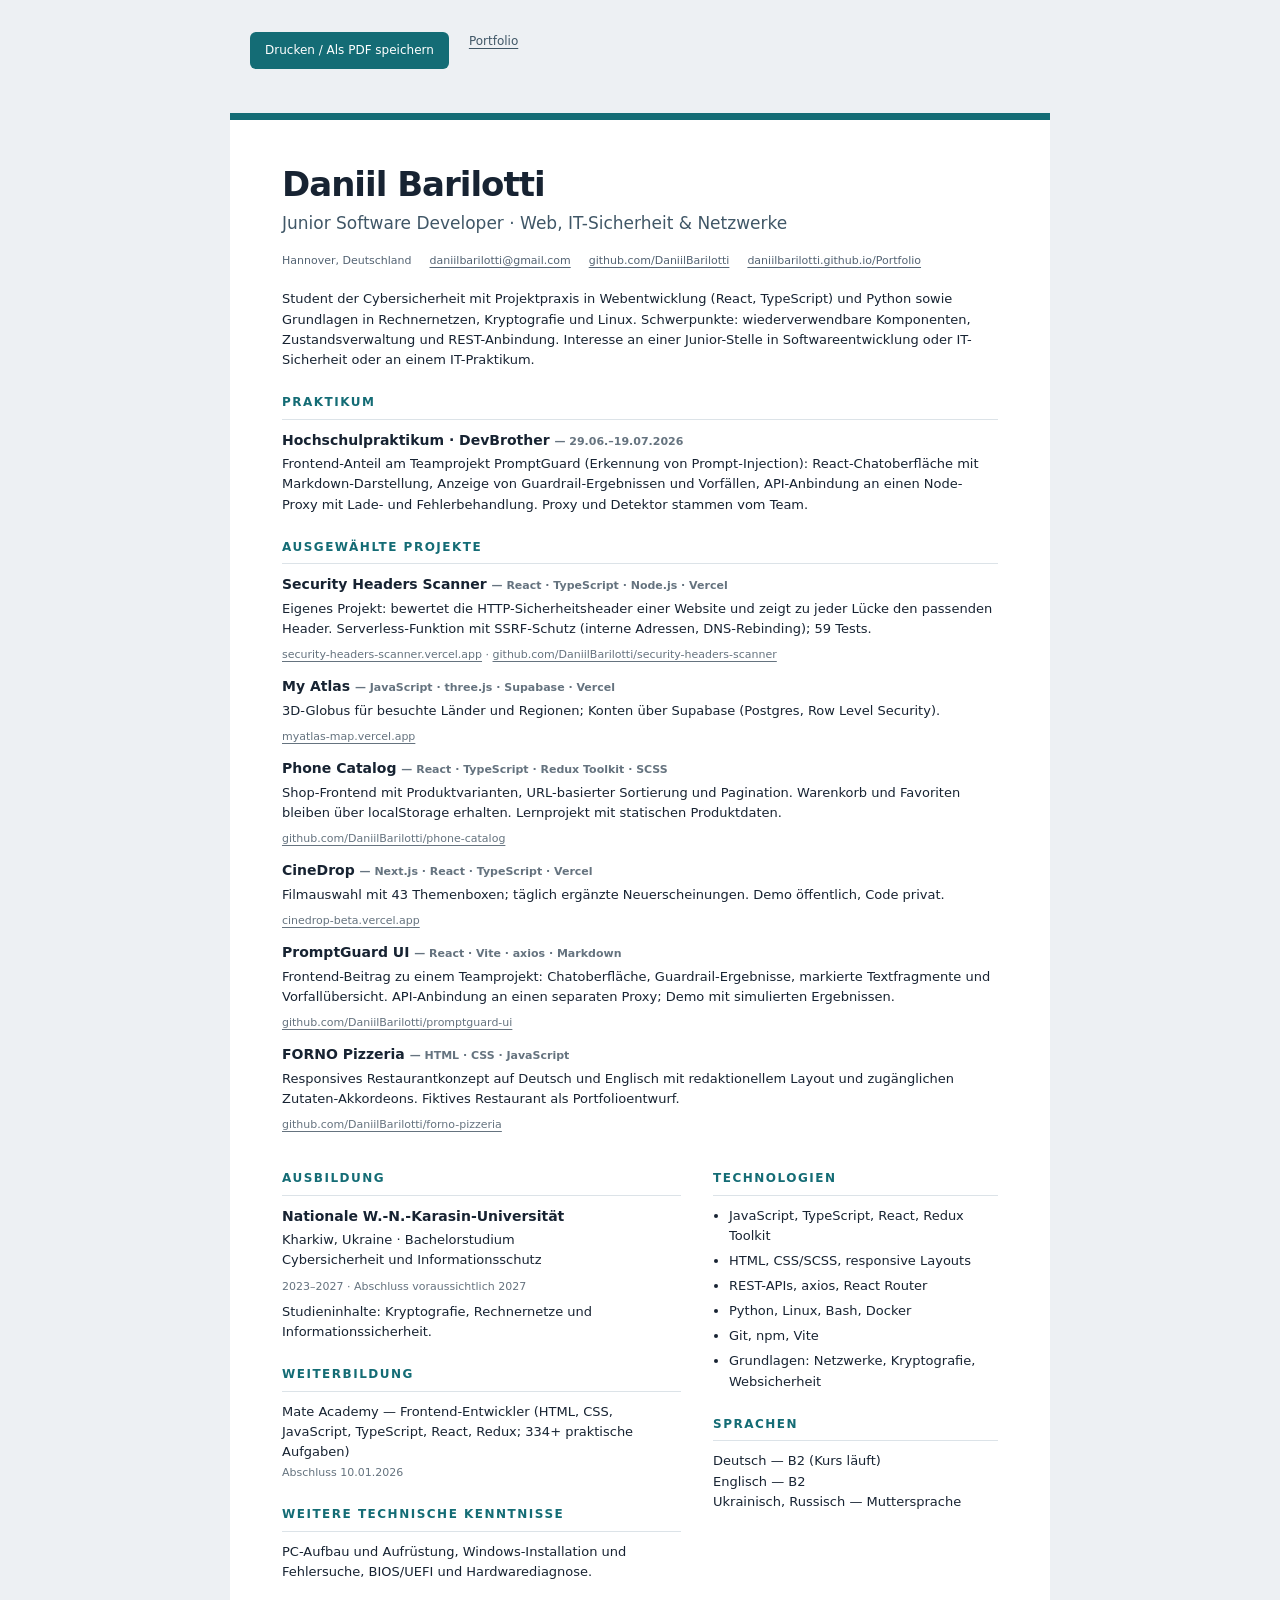
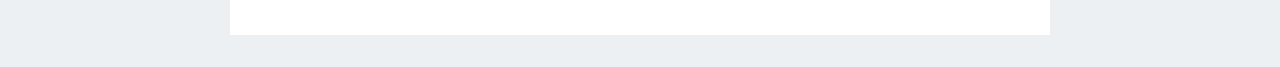
==== commit d50435d6: "content: add My Atlas, update CineDrop across site, CV and portfolio PDF" ====
--- a/career/cv-de.html
+++ b/career/cv-de.html
@@ -1,15 +1,15 @@
 <!doctype html>
 <html lang="de"><head><meta charset="utf-8"><meta name="viewport" content="width=device-width,initial-scale=1"><title>Daniil Barilotti — Lebenslauf</title><style>
-*{box-sizing:border-box}body{margin:0;background:#edf0f3;color:#172332;font:13px/1.55 system-ui,-apple-system,sans-serif}.sheet{max-width:820px;margin:32px auto;background:#fff;padding:46px 52px;border-top:7px solid #146c75}h1{font-size:34px;line-height:1.1;margin:0 0 7px;letter-spacing:-1px}h2{font-size:12px;letter-spacing:1.5px;text-transform:uppercase;color:#146c75;margin:23px 0 10px;border-bottom:1px solid #dce3e8;padding-bottom:7px}h3{font-size:14px;margin:0 0 3px}.role{font-size:17px;color:#405767;margin:0 0 16px}.contact{display:flex;flex-wrap:wrap;gap:5px 18px;font-size:11px;color:#536373}a{color:inherit;text-underline-offset:3px}.intro{font-size:13px;margin:20px 0 0}.entry{margin:0 0 13px}.meta{font-size:11px;color:#65737f}p{margin:3px 0 7px}.columns{display:grid;grid-template-columns:1.4fr 1fr;gap:32px}.skills{margin:0;padding-left:16px}.skills li{margin-bottom:5px}.notice{max-width:820px;margin:20px auto;padding:12px 20px;color:#405767;font-size:12px}.actions{display:flex;gap:20px}button{font:inherit;background:#146c75;color:white;border:0;padding:9px 15px;border-radius:6px;cursor:pointer}@media(max-width:650px){.sheet{padding:28px;margin:0}.columns{grid-template-columns:1fr;gap:0}.contact{display:block}.contact span{display:block}.notice{padding:14px}}@page{size:A4;margin:8mm 10mm}@media print{body{background:#fff;font-size:12px;line-height:1.36}.sheet{padding:4px 14px;margin:0;border-top:5px solid #146c75;max-width:none}.notice{display:none}h1{font-size:32px}.role{margin-bottom:10px}.intro{margin-top:12px}h2{margin:11px 0 6px;padding-bottom:4px}.entry{break-inside:avoid;margin:0 0 7px}p{margin:2px 0 5px}.columns{gap:26px}.skills li{margin-bottom:3px}a{text-decoration:none}}
+*{box-sizing:border-box}body{margin:0;background:#edf0f3;color:#172332;font:13px/1.55 system-ui,-apple-system,sans-serif}.sheet{max-width:820px;margin:32px auto;background:#fff;padding:46px 52px;border-top:7px solid #146c75}h1{font-size:34px;line-height:1.1;margin:0 0 7px;letter-spacing:-1px}h2{font-size:12px;letter-spacing:1.5px;text-transform:uppercase;color:#146c75;margin:23px 0 10px;border-bottom:1px solid #dce3e8;padding-bottom:7px}h3{font-size:14px;margin:0 0 3px}.role{font-size:17px;color:#405767;margin:0 0 16px}.contact{display:flex;flex-wrap:wrap;gap:5px 18px;font-size:11px;color:#536373}a{color:inherit;text-underline-offset:3px}.intro{font-size:13px;margin:20px 0 0}.entry{margin:0 0 13px}.meta{font-size:11px;color:#65737f}p{margin:3px 0 7px}.columns{display:grid;grid-template-columns:1.4fr 1fr;gap:32px}.skills{margin:0;padding-left:16px}.skills li{margin-bottom:5px}.notice{max-width:820px;margin:20px auto;padding:12px 20px;color:#405767;font-size:12px}.actions{display:flex;gap:20px}button{font:inherit;background:#146c75;color:white;border:0;padding:9px 15px;border-radius:6px;cursor:pointer}@media(max-width:650px){.sheet{padding:28px;margin:0}.columns{grid-template-columns:1fr;gap:0}.contact{display:block}.contact span{display:block}.notice{padding:14px}}@page{size:A4;margin:8mm 10mm}@media print{body{background:#fff;font-size:12px;line-height:1.36}.sheet{padding:4px 14px;margin:0;border-top:5px solid #146c75;max-width:none}.notice{display:none}h1{font-size:32px}.role{margin-bottom:6px}.intro{margin-top:8px}h2{margin:9px 0 5px;padding-bottom:3px}.entry{break-inside:avoid;margin:0 0 5px}p{margin:2px 0 4px}.columns{gap:26px}.skills li{margin-bottom:3px}a{text-decoration:none}}
 </style></head><body>
 <div class="notice"><div class="actions"><button onclick="window.print()">Drucken / Als PDF speichern</button><a href="../index.html">Portfolio</a></div></div>
 <main class="sheet"><header><h1>Daniil Barilotti</h1><p class="role">Junior Software Developer · Web, IT-Sicherheit &amp; Netzwerke</p><div class="contact"><span>Hannover, Deutschland</span><span><a href="mailto:daniilbarilotti@gmail.com">daniilbarilotti@gmail.com</a></span><span><a href="https://github.com/DaniilBarilotti">github.com/DaniilBarilotti</a></span><span><a href="https://daniilbarilotti.github.io/Portfolio/">daniilbarilotti.github.io/Portfolio</a></span></div></header>
 <p class="intro">Student der Cybersicherheit mit Projektpraxis in Webentwicklung (React, TypeScript) und Python sowie Grundlagen in Rechnernetzen, Kryptografie und Linux. Schwerpunkte: wiederverwendbare Komponenten, Zustandsverwaltung und REST-Anbindung. Interesse an einer Junior-Stelle in Softwareentwicklung oder IT-Sicherheit oder an einem IT-Praktikum.</p>
 <h2>Praktikum</h2><article class="entry"><h3>Hochschulpraktikum · DevBrother <span class="meta">— 29.06.–19.07.2026</span></h3><p>Frontend-Anteil am Teamprojekt PromptGuard (Erkennung von Prompt-Injection): React-Chatoberfläche mit Markdown-Darstellung, Anzeige von Guardrail-Ergebnissen und Vorfällen, API-Anbindung an einen Node-Proxy mit Lade- und Fehlerbehandlung. Proxy und Detektor stammen vom Team.</p></article>
 <h2>Ausgewählte Projekte</h2>
-<article class="entry"><h3>Security Headers Scanner <span class="meta">— React · TypeScript · Node.js · Vercel</span></h3><p>Eigenes Projekt: bewertet die HTTP-Sicherheitsheader einer Website und zeigt zu jeder Lücke den passenden Header. Serverless-Funktion mit SSRF-Schutz (interne Adressen, DNS-Rebinding); 59 Tests.</p><div class="meta"><a href="https://security-headers-scanner.vercel.app">security-headers-scanner.vercel.app</a> · <a href="https://github.com/DaniilBarilotti/security-headers-scanner">github.com/DaniilBarilotti/security-headers-scanner</a></div></article>
+<article class="entry"><h3>Security Headers Scanner <span class="meta">— React · TypeScript · Node.js · Vercel</span></h3><p>Eigenes Projekt: bewertet die HTTP-Sicherheitsheader einer Website und zeigt zu jeder Lücke den passenden Header. Serverless-Funktion mit SSRF-Schutz (interne Adressen, DNS-Rebinding); 59 Tests.</p><div class="meta"><a href="https://security-headers-scanner.vercel.app">security-headers-scanner.vercel.app</a> · <a href="https://github.com/DaniilBarilotti/security-headers-scanner">github.com/DaniilBarilotti/security-headers-scanner</a></div></article><article class="entry"><h3>My Atlas <span class="meta">— JavaScript · three.js · Supabase · Vercel</span></h3><p>3D-Globus für besuchte Länder und Regionen; Konten über Supabase (Postgres, Row Level Security).</p><div class="meta"><a href="https://myatlas-map.vercel.app">myatlas-map.vercel.app</a></div></article>
 <article class="entry"><h3>Phone Catalog <span class="meta">— React · TypeScript · Redux Toolkit · SCSS</span></h3><p>Shop-Frontend mit Produktvarianten, URL-basierter Sortierung und Pagination. Warenkorb und Favoriten bleiben über localStorage erhalten. Lernprojekt mit statischen Produktdaten.</p><div class="meta"><a href="https://github.com/DaniilBarilotti/phone-catalog">github.com/DaniilBarilotti/phone-catalog</a></div></article>
-<article class="entry"><h3>CineDrop <span class="meta">— React · TypeScript · REST</span></h3><p>Eigenes Webprojekt zur Filmauswahl: Themenboxen mit animierter Zufallsauswahl und durchsuchbarem Katalog von 12.759 Filmen; Serien und Anime mit eigenen Ansichten. Öffentliche Demo, Anwendungsquellcode privat.</p><div class="meta"><a href="https://cinedrop-beta.vercel.app">cinedrop-beta.vercel.app</a></div></article>
+<article class="entry"><h3>CineDrop <span class="meta">— Next.js · React · TypeScript · Vercel</span></h3><p>Filmauswahl mit 43 Themenboxen; täglich ergänzte Neuerscheinungen. Demo öffentlich, Code privat.</p><div class="meta"><a href="https://cinedrop-beta.vercel.app">cinedrop-beta.vercel.app</a></div></article>
 <article class="entry"><h3>PromptGuard UI <span class="meta">— React · Vite · axios · Markdown</span></h3><p>Frontend-Beitrag zu einem Teamprojekt: Chatoberfläche, Guardrail-Ergebnisse, markierte Textfragmente und Vorfallübersicht. API-Anbindung an einen separaten Proxy; Demo mit simulierten Ergebnissen.</p><div class="meta"><a href="https://github.com/DaniilBarilotti/promptguard-ui">github.com/DaniilBarilotti/promptguard-ui</a></div></article>
 <article class="entry"><h3>FORNO Pizzeria <span class="meta">— HTML · CSS · JavaScript</span></h3><p>Responsives Restaurantkonzept auf Deutsch und Englisch mit redaktionellem Layout und zugänglichen Zutaten-Akkordeons. Fiktives Restaurant als Portfolioentwurf.</p><div class="meta"><a href="https://github.com/DaniilBarilotti/forno-pizzeria">github.com/DaniilBarilotti/forno-pizzeria</a></div></article>
 <div class="columns"><section><h2>Ausbildung</h2><h3>Nationale W.-N.-Karasin-Universität</h3><p>Kharkiw, Ukraine · Bachelorstudium<br>Cybersicherheit und Informationsschutz</p><p class="meta">2023–2027 · Abschluss voraussichtlich 2027</p><p>Studieninhalte: Kryptografie, Rechnernetze und Informationssicherheit.</p><h2>Weiterbildung</h2><p>Mate Academy — Frontend-Entwickler (HTML, CSS, JavaScript, TypeScript, React, Redux; 334+ praktische Aufgaben)<br><span class="meta">Abschluss 10.01.2026</span></p><h2>Weitere technische Kenntnisse</h2><p>PC-Aufbau und Aufrüstung, Windows-Installation und Fehlersuche, BIOS/UEFI und Hardwarediagnose.</p></section><section><h2>Technologien</h2><ul class="skills"><li>JavaScript, TypeScript, React, Redux Toolkit</li><li>HTML, CSS/SCSS, responsive Layouts</li><li>REST-APIs, axios, React Router</li><li>Python, Linux, Bash, Docker</li><li>Git, npm, Vite</li><li>Grundlagen: Netzwerke, Kryptografie, Websicherheit</li></ul><h2>Sprachen</h2><p>Deutsch — B2 (Kurs läuft)<br>Englisch — B2<br>Ukrainisch, Russisch — Muttersprache</p></section></div>
